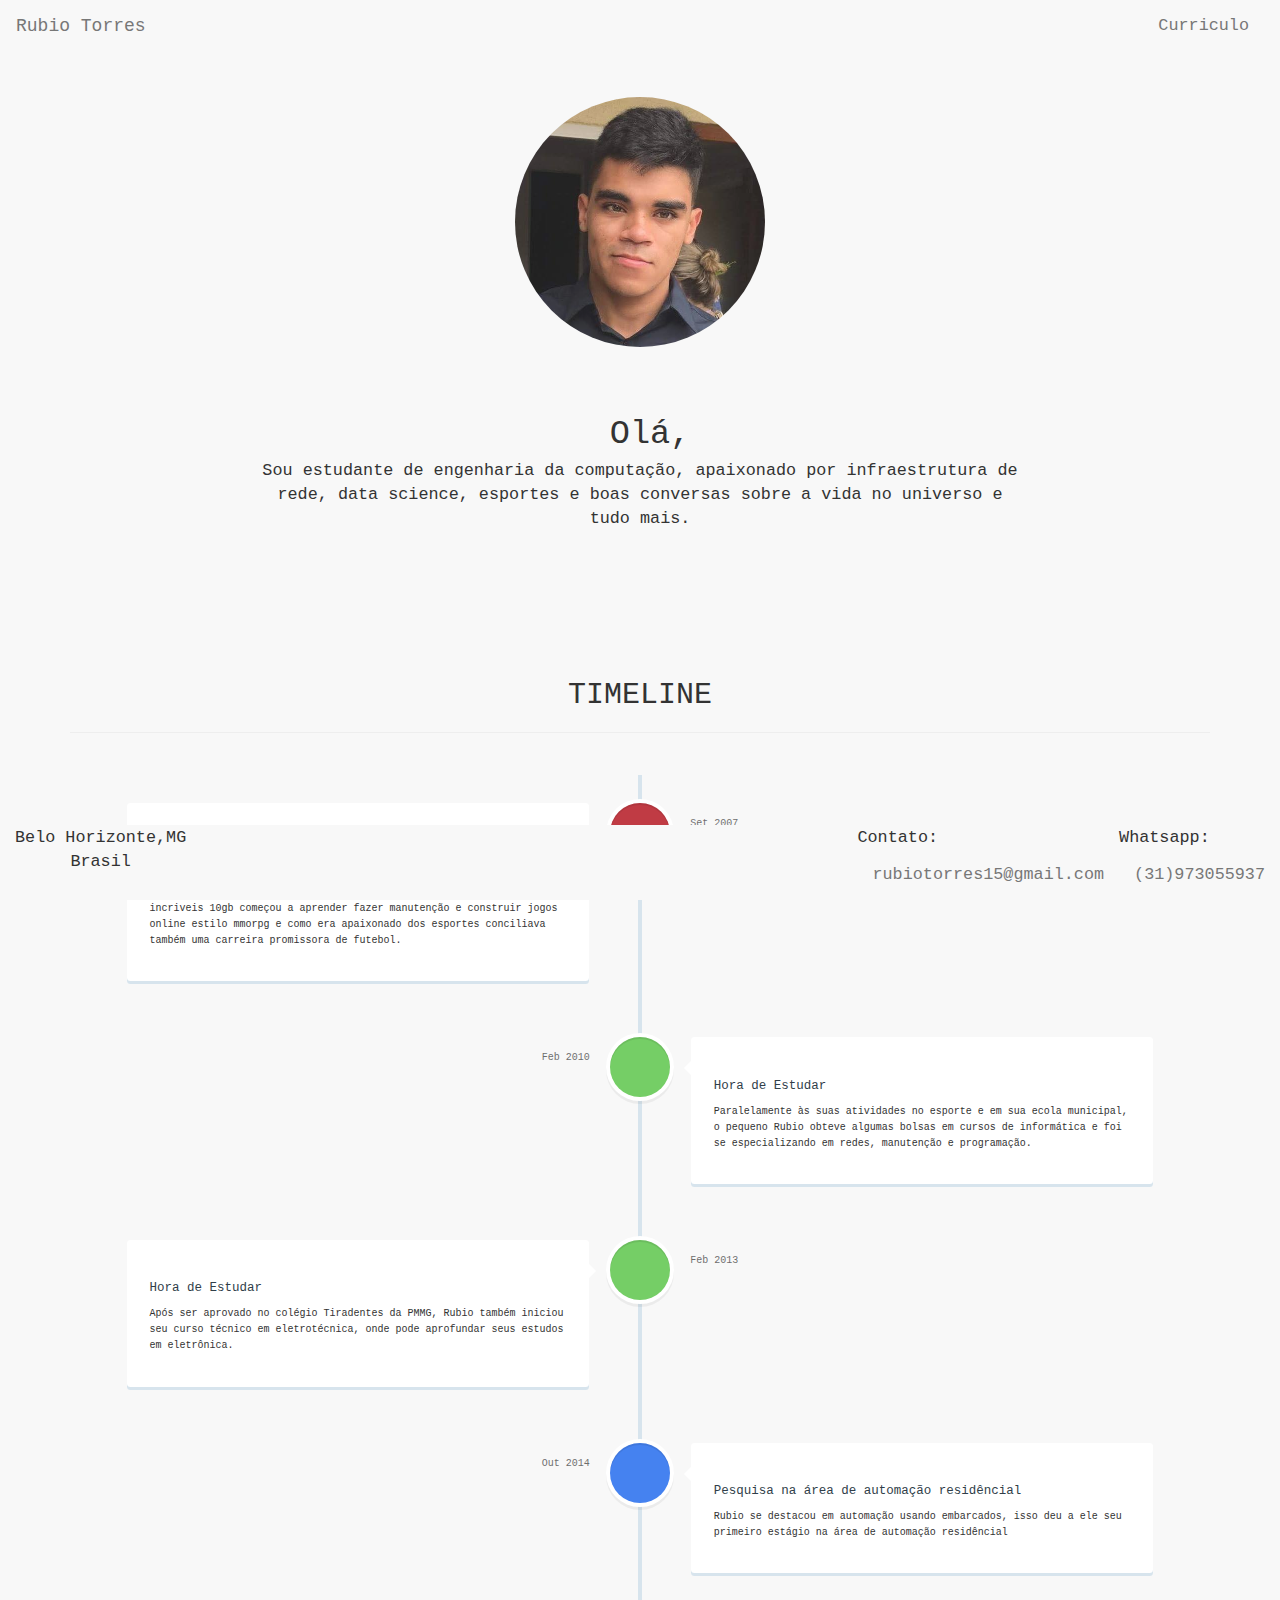
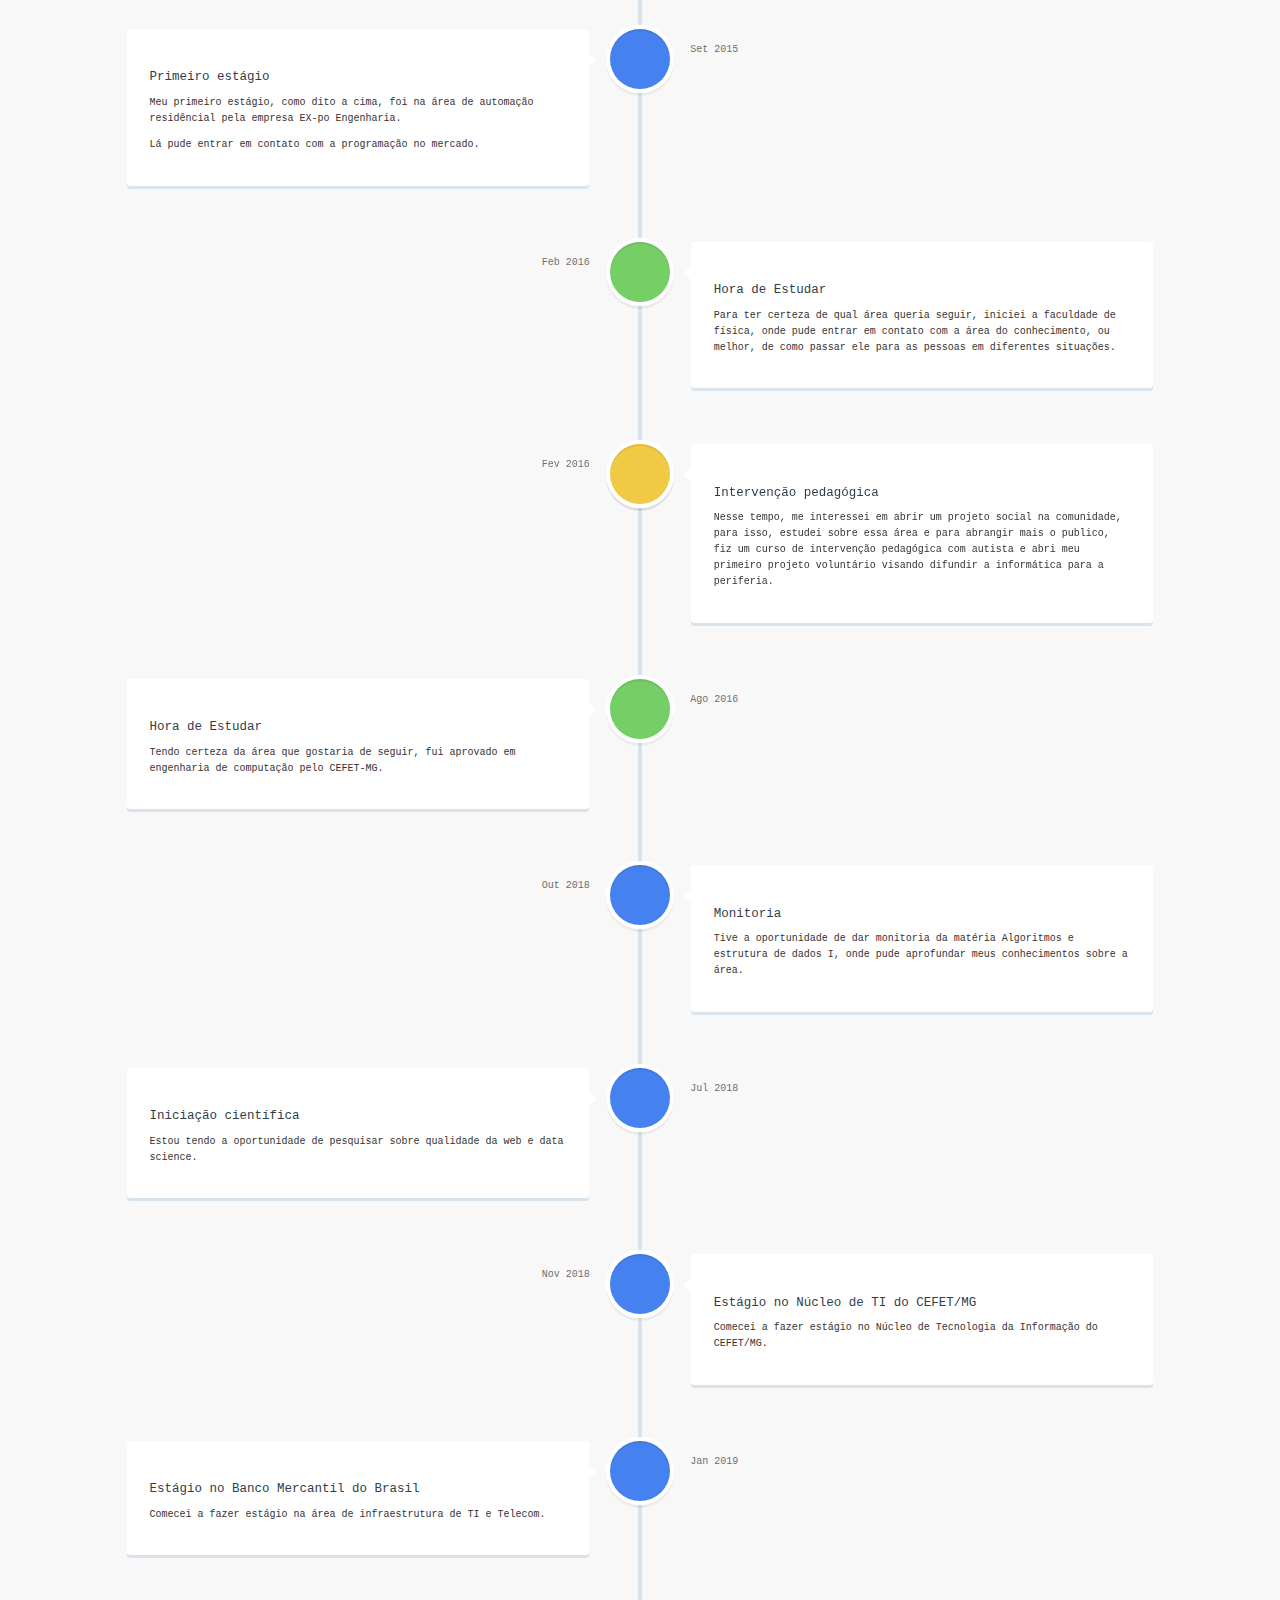
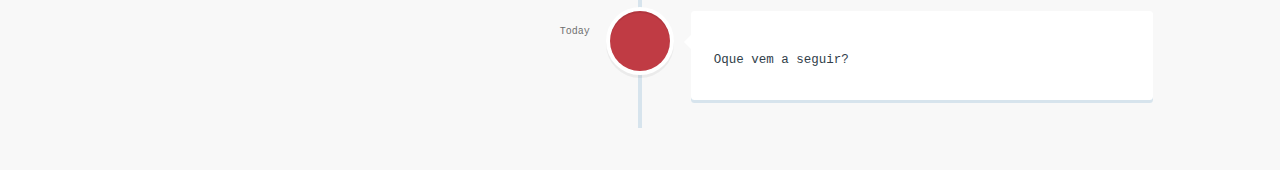
==== index.html @ 9dfd0a78 "initial commmit" ====
<!DOCTYPE html>
<html>
<head>
	<link rel="icon" href="./Images/favicon.png">
	<title>Rubio Torres | Portfolio</title>
	
	<meta name="viewport" content="width=device-width, initial-scale=1">
	<link href="https://fonts.googleapis.com/css?family=Inconsolata:400,700" rel="stylesheet">
	<link rel="stylesheet" href="https://maxcdn.bootstrapcdn.com/bootstrap/3.3.7/css/bootstrap.min.css">
	<link rel="stylesheet" href="https://use.fontawesome.com/releases/v5.0.13/css/all.css" integrity="sha384-DNOHZ68U8hZfKXOrtjWvjxusGo9WQnrNx2sqG0tfsghAvtVlRW3tvkXWZh58N9jp" crossorigin="anonymous">
	<link rel="stylesheet" href="https://cdnjs.cloudflare.com/ajax/libs/animate.css/3.5.2/animate.min.css">
	<link rel="stylesheet" type="text/css" href="./style.css">
</head>
<body>
	<header>
		<nav class="navbar navbar-default">
	  		<div class="container-fluid">
			    <div class="navbar-header">
			      <button type="button" class="navbar-toggle" data-toggle="collapse" data-target="#navigate">
			        <span class="icon-bar"></span>
			        <span class="icon-bar"></span>
			        <span class="icon-bar"></span> 
			      </button>
			      <a class="navbar-brand" href="#">Rubio Torres</a>
			    </div>
			    <div class="collapse navbar-collapse" id="navigate">
			        <ul class="nav navbar-nav navbar-right">
					    <li><a href="./resume.pdf" download>Curriculo</a></li>
			        </ul>
			    </div>
			</div>
		</nav>
	</header>

	<main>
		<div class="container-fluid"><img src="./Images/prof.jpg" class="img-reponsive img-circle profile" alt="rubio"></div>
		<div class="desc"><center style="font-size: 2em;color: #333;">&nbspOlá,</center><center>Sou estudante de engenharia da computação, apaixonado por infraestrutura de rede, data science, esportes e boas conversas sobre a vida no universo e tudo mais.</center></div>
		
	</main>
		<nav class="navbar navbar-default navbar-fixed-bottom">
			<div class="container-fluid">
				<div class="nav navbar-nav navbar-center">
					<li><a href="https://github.com/rubiotorres"><i class="fab fa-github"></i></a></li>
			    	<li><a href="https://www.linkedin.com/in/rubio-torres-castro-viana-75b9a267/"><i class="fab fa-linkedin"></i></a></li>
			    	<li><a href="https://www.facebook.com/rubio.torres.castro.viana"><i class="fab fa-facebook"></i></a></li>
			    	<li><a href="https://bitbucket.org/r_viana/"><i class="fab fa-bitbucket"></i></a></li>
					<li><a href="https://www.instagram.com/ru_torres/"><i class="fab fa-instagram"></i></a></li>

				</div>
				<div class="nav navbar-nav navbar-left">
						<center>Belo Horizonte,MG<br>Brasil</center>
				</div>
				<div class="nav navbar-nav navbar-right">
					<li>Contato:<a href="mailto:rubiotorres15@gmail.com"><i class="fas fa-envelope"></i>rubiotorres15@gmail.com</a></li>
					<li>Whatsapp:<a href="https://www.api.whatsapp.com/send?phone=5531973055937"><i class="fab fa-whatsapp-square"></i>(31)973055937</a></li>
				</div>
			</div>
		</nav>
	</footer>
	<section id="timeline" class="timeline">
			<div class="container">
				<h2 class="text-center text-uppercase text-secondary mb-0">Timeline</h2>
				<hr class="star-dark mb-5">
				<div id="cd-timeline" class="timeline cd-container">				
					<div class="cd-timeline-block">
					  <div class="cd-timeline-img cd-movie">
						  <i class="fas fa-fw  fa-gamepad"></i>
					  </div> <!-- cd-timeline-img -->
				
					  <div class="cd-timeline-content">
						<h2>Começa a partida</h2>
						<p>Nascido e criado em uma periferia de Belo Horizonte, o menino Rubio, aos 10 anos, ganhou seu primeiro computador(windows 95) e com seus incriveis 10gb começou a aprender fazer manutenção e construir jogos online estilo mmorpg e como era apaixonado dos esportes conciliava também uma carreira promissora de futebol.</p>
						<span class="cd-date" data-pt-br="Janeiro de 2017">Set 2007</span>
					  </div> <!-- cd-timeline-content -->
					</div> <!-- cd-timeline-block -->
					<div class="cd-timeline-block">
							<div class="cd-timeline-img cd-picture">
								<i class="fa fa-fw fa-book"></i>
							</div> <!-- cd-timeline-img -->
					  
					<div class="cd-timeline-content">
						<h2>Hora de Estudar</h2>
						<p>Paralelamente às suas atividades no esporte e em sua ecola municipal, o pequeno Rubio obteve algumas bolsas em cursos de informática e foi se especializando em redes, manutenção e programação.</p>
						<span class="cd-date" data-pt-br="Fevereiro de 2013">Feb 2010</span>
					</div> <!-- cd-timeline-content -->
					</div> <!-- cd-timeline-block -->
					<div class="cd-timeline-block">
						<div class="cd-timeline-img cd-picture">
							<i class="fa fa-fw fa-book"></i>
						</div> <!-- cd-timeline-img -->
						  
						<div class="cd-timeline-content">
							<h2>Hora de Estudar</h2>
							<p>Após ser aprovado no colégio Tiradentes  da PMMG, Rubio também iniciou seu curso técnico em eletrotécnica, onde pode aprofundar seus estudos em eletrônica.</p>
							<span class="cd-date" data-pt-br="Fevereiro de 2013">Feb 2013</span>
						</div> <!-- cd-timeline-content -->
						</div> <!-- cd-timeline-block -->
				

				<div class="cd-timeline-block">
					<div class="cd-timeline-img cd-blue">
						<i class="fa fa-fw fa-book"></i>
					</div> <!-- cd-timeline-img -->
				
					<div class="cd-timeline-content">
						<h2>Pesquisa na área de automação residêncial</h2>
						<p >Rubio se destacou em automação usando embarcados, isso deu a ele seu primeiro estágio na área de automação residêncial</p>
						<span class="cd-date" data-pt-br="Outubro de 2014">Out 2014</span>
					</div> <!-- cd-timeline-content -->
					</div> <!-- cd-timeline-block -->


					<div class="cd-timeline-block">
							<div class="cd-timeline-img cd-blue">
								<i class="fa fa-fw fa-briefcase"></i>
							</div> <!-- cd-timeline-img -->

					  <div class="cd-timeline-content">
						<h2>Primeiro estágio</h2>
						<p>Meu primeiro estágio, como dito a cima, foi na área de automação residêncial pela empresa EX-po Engenharia.</p>
						<p>Lá pude entrar em contato com a programação no mercado.</p>
						<span class="cd-date" data-pt-br="Jeneiro de 2015">Set 2015</span>
					  </div> <!-- cd-timeline-content -->
					</div> <!-- cd-timeline-block -->
				
					<div class="cd-timeline-block">
							<div class="cd-timeline-img cd-picture">
								<i class="fa fa-fw fa-book"></i>
							</div> <!-- cd-timeline-img -->
					  
					<div class="cd-timeline-content">
						<h2>Hora de Estudar</h2>
						<p>Para ter certeza de qual área queria seguir, iniciei a faculdade de física, onde pude entrar em contato com a área do conhecimento, ou melhor, de como passar ele para as pessoas em diferentes situações.</p>
						<span class="cd-date" data-pt-br="Fevereiro de 2013">Feb 2016</span>
					</div> <!-- cd-timeline-content -->
					</div> <!-- cd-timeline-block -->
					<div class="cd-timeline-block">
						<div class="cd-timeline-img cd-picture">
							<i class="fa fa-fw fa-book"></i>
						</div> <!-- cd-timeline-img -->

			<div class="cd-timeline-block">
					<div class="cd-timeline-img cd-location">
						<i class="fa fa-fw fa-trophy"></i>
					</div> <!-- cd-timeline-img -->
				
					<div class="cd-timeline-content">
						<h2>Intervenção pedagógica</h2>
						<p>Nesse tempo, me interessei em abrir um projeto social na comunidade, para isso, estudei sobre essa área e para abrangir mais o publico, fiz um curso de intervenção pedagógica com autista e abri meu primeiro projeto voluntário visando difundir a informática para a periferia.</p>
						<span class="cd-date" data-pt-br="Fevereiro de 2016">Fev 2016</span>
					</div> <!-- cd-timeline-content -->
					</div> <!-- cd-timeline-block -->





					<div class="cd-timeline-block">
					  <div class="cd-timeline-img cd-picture">
						  <i class="fa fa-fw fa-book"></i>
					  </div> <!-- cd-timeline-img -->
				
					  <div class="cd-timeline-content">
						<h2>Hora de Estudar</h2>
						<p> Tendo certeza da área que gostaria de seguir, fui aprovado em engenharia de computação pelo CEFET-MG.</p>
						<span class="cd-date" data-pt-br="Agosto de 2016">Ago 2016</span>
					  </div> <!-- cd-timeline-content -->
					</div> <!-- cd-timeline-block -->
					<div class="cd-timeline-block">
							<div class="cd-timeline-img cd-blue">
								<i class="fa fa-fw fa-book"></i>
							</div> <!-- cd-timeline-img -->
				
					<div class="cd-timeline-content">
						<h2>Monitoria</h2>
						<p >Tive a oportunidade de dar monitoria da matéria Algoritmos e estrutura de dados I, onde pude aprofundar meus conhecimentos sobre a área.</p>
						<span class="cd-date" data-pt-br="Fev de 2018">Out 2018</span>
					</div> <!-- cd-timeline-content -->
					</div> <!-- cd-timeline-block -->
					<div class="cd-timeline-block">
							<div class="cd-timeline-img cd-blue">
								<i class="fa fa-fw fa-book"></i>
							</div> <!-- cd-timeline-img -->
				
					<div class="cd-timeline-content">
						<h2>Iniciação científica</h2>
						<p >Estou tendo a oportunidade de pesquisar sobre qualidade da web e data science.</p>
						<span class="cd-date" data-pt-br="Julho de 2018">Jul 2018</span>
					</div> <!-- cd-timeline-content -->
					</div> <!-- cd-timeline-block -->

					<div class="cd-timeline-block">
							<div class="cd-timeline-img cd-blue">
								<i class="fa fa-fw fa-briefcase"></i>
							</div> <!-- cd-timeline-img -->
		  
						  <div class="cd-timeline-content">
							<h2>Estágio no Núcleo de TI do CEFET/MG</h2>
							<p>Comecei a fazer estágio no Núcleo de Tecnologia da Informação do CEFET/MG.</p>
							<span class="cd-date" data-pt-br="Novembro de 2018">Nov 2018</span>
						  </div> <!-- cd-timeline-content -->
						</div> <!-- cd-timeline-block -->
						
						<div class="cd-timeline-block">
							<div class="cd-timeline-img cd-blue">
								<i class="fa fa-fw fa-briefcase"></i>
							</div> <!-- cd-timeline-img -->
		  
						  <div class="cd-timeline-content">
							<h2>Estágio no Banco Mercantil do Brasil</h2>
							<p>Comecei a fazer estágio na área de infraestrutura de TI e Telecom.</p>
							<span class="cd-date" data-pt-br="Novembro de 2018">Jan 2019</span>
						  </div> <!-- cd-timeline-content -->
						</div> <!-- cd-timeline-block -->




					<div class="cd-timeline-block">
					  <div class="cd-timeline-img cd-movie">
						<i class="fa fa-fw fa-home"></i>
					  </div> <!-- cd-timeline-img -->
				
					  <div class="cd-timeline-content">
						<h2>Oque vem a seguir?</h2>
						<span class="cd-date" data-pt-br="Hoje">Today</span>
					  </div> <!-- cd-timeline-content -->
					</div> <!-- cd-timeline-block -->
				  </div> <!-- cd-timeline -->
			</div>
	
	<!-- jQuery library -->
	<script src="https://ajax.googleapis.com/ajax/libs/jquery/3.3.1/jquery.min.js"></script>

	<!-- Latest compiled JavaScript -->
	<script src="https://maxcdn.bootstrapcdn.com/bootstrap/3.3.7/js/bootstrap.min.js"></script>
</body>
</html>
---- style.css ----
/* -------------------------------- 
Modules - reusable parts of our design
-------------------------------- */
.timeline {
  padding-bottom: 0rem;
}

.cd-container {
  /* this class is used to give a max-width to the element it is applied to, and center it horizontally when it reaches that max-width */
  width: 90%;
  max-width: 1170px;
  margin: 0 auto;
}

.cd-container::after {
  /* clearfix */
  content: '';
  display: table;
  clear: both;
}

#cd-timeline {
  position: relative;
  padding: 2em 0;
  margin-top: 2em;
  margin-bottom: 2em;
}

#cd-timeline::before {
  /* this is the vertical line */
  content: '';
  position: absolute;
  top: 0;
  left: 18px;
  height: 100%;
  width: 4px;
  background: #d7e4ed;
}

@media only screen and (min-width: 1170px) {
  #cd-timeline {
    margin-top: 3em;
    margin-bottom: 3em;
  }
  #cd-timeline::before {
    left: 50%;
    margin-left: -2px;
  }
}

.cd-timeline-block {
  position: relative;
  margin: 2em 0;
}

.cd-timeline-block:after {
  content: "";
  display: table;
  clear: both;
}

.cd-timeline-block:first-child {
  margin-top: 0;
}

.cd-timeline-block:last-child {
  margin-bottom: 0;
}

@media only screen and (min-width: 1170px) {
  .cd-timeline-block {
    margin: 4em 0;
  }
  .cd-timeline-block:first-child {
    margin-top: 0;
  }
  .cd-timeline-block:last-child {
    margin-bottom: 0;
  }
}

.cd-timeline-img {
  position: absolute;
  top: 0;
  left: 0;
  width: 40px;
  height: 40px;
  border-radius: 50%;
  box-shadow: 0 0 0 4px white, inset 0 2px 0 rgba(0, 0, 0, 0.08), 0 3px 0 4px rgba(0, 0, 0, 0.05);
}

.cd-timeline-img img, .cd-timeline-img i {
  text-align: center;
  display: block;
  width: 24px;
  height: 24px;
  font-size: 24px;
  color: white;
  position: relative;
  left: 50%;
  top: 50%;
  margin-left: -12px;
  margin-top: -12px;
}

.cd-timeline-img.cd-picture {
  background: #75ce66;
}

.cd-timeline-img.cd-movie {
  background: #c03b44;
}

.cd-timeline-img.cd-location {
  background: #f0ca45;
}

.cd-timeline-img.cd-blue {
  background: #4582f0;
}

.pointer {
  cursor: pointer;
}

@media only screen and (min-width: 1170px) {
  .cd-timeline-img {
    width: 60px;
    height: 60px;
    left: 50%;
    margin-left: -30px;
    /* Force Hardware Acceleration in WebKit */
    -webkit-transform: translateZ(0);
    -webkit-backface-visibility: hidden;
  }
  .cssanimations .cd-timeline-img.is-hidden {
    visibility: hidden;
  }
  .cssanimations .cd-timeline-img.bounce-in {
    visibility: visible;
    -webkit-animation: cd-bounce-1 0.6s;
    -moz-animation: cd-bounce-1 0.6s;
    animation: cd-bounce-1 0.6s;
  }
}

@-webkit-keyframes cd-bounce-1 {
  0% {
    opacity: 0;
    -webkit-transform: scale(0.5);
  }
  60% {
    opacity: 1;
    -webkit-transform: scale(1.2);
  }
  100% {
    -webkit-transform: scale(1);
  }
}

@-moz-keyframes cd-bounce-1 {
  0% {
    opacity: 0;
    -moz-transform: scale(0.5);
  }
  60% {
    opacity: 1;
    -moz-transform: scale(1.2);
  }
  100% {
    -moz-transform: scale(1);
  }
}

@keyframes cd-bounce-1 {
  0% {
    opacity: 0;
    -webkit-transform: scale(0.5);
    -moz-transform: scale(0.5);
    -ms-transform: scale(0.5);
    -o-transform: scale(0.5);
    transform: scale(0.5);
  }
  60% {
    opacity: 1;
    -webkit-transform: scale(1.2);
    -moz-transform: scale(1.2);
    -ms-transform: scale(1.2);
    -o-transform: scale(1.2);
    transform: scale(1.2);
  }
  100% {
    -webkit-transform: scale(1);
    -moz-transform: scale(1);
    -ms-transform: scale(1);
    -o-transform: scale(1);
    transform: scale(1);
  }
}

.cd-timeline-content {
  position: relative;
  margin-left: 60px;
  background: white;
  border-radius: 0.25em;
  padding: 1em;
  box-shadow: 0 3px 0 #d7e4ed;
}

.cd-timeline-content:after {
  content: "";
  display: table;
  clear: both;
}

.cd-timeline-content h2 {
  color: #303e49;
}

.cd-timeline-content p, .cd-timeline-content .cd-read-more, .cd-timeline-content .cd-date {
  font-size: 13px;
  font-size: 0.8125rem;
}

.cd-timeline-content .cd-read-more, .cd-timeline-content .cd-date {
  display: inline-block;
}

.cd-timeline-content p {
  margin: 1em 0;
  line-height: 1.6;
}

.cd-timeline-content .cd-read-more {
  float: right;
  padding: .8em 1em;
  background: #acb7c0;
  color: white;
  border-radius: 0.25em;
}

.no-touch .cd-timeline-content .cd-read-more:hover {
  background-color: #bac4cb;
}

.cd-timeline-content .cd-date {
  float: left;
  padding: .8em 0;
  opacity: .7;
}

.cd-timeline-content::before {
  content: '';
  position: absolute;
  top: 16px;
  right: 100%;
  height: 0;
  width: 0;
  border: 7px solid transparent;
  border-right: 7px solid white;
}

.cd-timeline-content h2 {
  font-size: 20px;
  font-size: 1.4rem;
}

@media only screen and (min-width: 768px) {
  .cd-timeline-content h2 {
    font-size: 20px;
    font-size: 1.25rem;
  }
  .cd-timeline-content p {
    font-size: 16px;
    font-size: 1rem;
  }
  .cd-timeline-content .cd-read-more, .cd-timeline-content .cd-date {
    font-size: 14px;
    font-size: 0.875rem;
  }
}

@media only screen and (min-width: 1170px) {
  .cd-timeline-content {
    margin-left: 0;
    padding: 1.6em;
    width: 45%;
  }
  .cd-timeline-content::before {
    top: 24px;
    left: 100%;
    border-color: transparent;
    border-left-color: white;
  }
  .cd-timeline-content .cd-read-more {
    float: left;
  }
  .cd-timeline-content .cd-date {
    position: absolute;
    width: 100%;
    left: 122%;
    top: 6px;
    font-size: 16px;
    font-size: 1rem;
  }
  .cd-timeline-block:nth-child(even) .cd-timeline-content {
    float: right;
  }
  .cd-timeline-block:nth-child(even) .cd-timeline-content::before {
    top: 24px;
    left: auto;
    right: 100%;
    border-color: transparent;
    border-right-color: white;
  }
  .cd-timeline-block:nth-child(even) .cd-timeline-content .cd-read-more {
    float: right;
  }
  .cd-timeline-block:nth-child(even) .cd-timeline-content .cd-date {
    left: auto;
    right: 122%;
    text-align: right;
  }
  .cssanimations .cd-timeline-content.is-hidden {
    visibility: hidden;
  }
  .cssanimations .cd-timeline-content.bounce-in {
    visibility: visible;
    -webkit-animation: cd-bounce-2 0.6s;
    -moz-animation: cd-bounce-2 0.6s;
    animation: cd-bounce-2 0.6s;
  }
}

@media only screen and (min-width: 1170px) {
  /* inverse bounce effect on even content blocks */
  .cssanimations .cd-timeline-block:nth-child(even) .cd-timeline-content.bounce-in {
    -webkit-animation: cd-bounce-2-inverse 0.6s;
    -moz-animation: cd-bounce-2-inverse 0.6s;
    animation: cd-bounce-2-inverse 0.6s;
  }
}

@-webkit-keyframes cd-bounce-2 {
  0% {
    opacity: 0;
    -webkit-transform: translateX(-100px);
  }
  60% {
    opacity: 1;
    -webkit-transform: translateX(20px);
  }
  100% {
    -webkit-transform: translateX(0);
  }
}

@-moz-keyframes cd-bounce-2 {
  0% {
    opacity: 0;
    -moz-transform: translateX(-100px);
  }
  60% {
    opacity: 1;
    -moz-transform: translateX(20px);
  }
  100% {
    -moz-transform: translateX(0);
  }
}

@keyframes cd-bounce-2 {
  0% {
    opacity: 0;
    -webkit-transform: translateX(-100px);
    -moz-transform: translateX(-100px);
    -ms-transform: translateX(-100px);
    -o-transform: translateX(-100px);
    transform: translateX(-100px);
  }
  60% {
    opacity: 1;
    -webkit-transform: translateX(20px);
    -moz-transform: translateX(20px);
    -ms-transform: translateX(20px);
    -o-transform: translateX(20px);
    transform: translateX(20px);
  }
  100% {
    -webkit-transform: translateX(0);
    -moz-transform: translateX(0);
    -ms-transform: translateX(0);
    -o-transform: translateX(0);
    transform: translateX(0);
  }
}

@-webkit-keyframes cd-bounce-2-inverse {
  0% {
    opacity: 0;
    -webkit-transform: translateX(100px);
  }
  60% {
    opacity: 1;
    -webkit-transform: translateX(-20px);
  }
  100% {
    -webkit-transform: translateX(0);
  }
}

@-moz-keyframes cd-bounce-2-inverse {
  0% {
    opacity: 0;
    -moz-transform: translateX(100px);
  }
  60% {
    opacity: 1;
    -moz-transform: translateX(-20px);
  }
  100% {
    -moz-transform: translateX(0);
  }
}

@keyframes cd-bounce-2-inverse {
  0% {
    opacity: 0;
    -webkit-transform: translateX(100px);
    -moz-transform: translateX(100px);
    -ms-transform: translateX(100px);
    -o-transform: translateX(100px);
    transform: translateX(100px);
  }
  60% {
    opacity: 1;
    -webkit-transform: translateX(-20px);
    -moz-transform: translateX(-20px);
    -ms-transform: translateX(-20px);
    -o-transform: translateX(-20px);
    transform: translateX(-20px);
  }
  100% {
    -webkit-transform: translateX(0);
    -moz-transform: translateX(0);
    -ms-transform: translateX(0);
    -o-transform: translateX(0);
    transform: translateX(0);
  }
}

#about .row {
  padding: 2em;
}

#about p {
  line-height: 200%;
}

.skills {
  width: 100%;
}

.skills .intro {
  margin-bottom: 30px;
}

.skills .skillset .item {
  margin-bottom: 30px;
}

.skills .skillset .level-title {
  font-size: 16px;
  position: relative;
  margin-top: 0;
  margin-bottom: 10;
}

.skills .skillset .level-title .level-label {
  color: #ccd1d6;
  font-size: 14px;
  font-weight: 400;
  font-family: "Lato", arial, sans-serif;
  position: absolute;
  right: 0;
  top: 0;
}

.skills .skillset .level-bar {
  height: 15px;
  background: #e8e8e8;
}

.skills .skillset .level-bar-inner {
  height: 15px;
  background: #66cb8c;
}

.portfolio {
  margin-bottom: -15px;
}

.portfolio .portfolio-item {
  position: relative;
  display: block;
  max-width: 25rem;
  margin-bottom: 15px;
  height: 90%;
}

.portfolio .portfolio-item .portfolio-item-caption {
  -webkit-transition: all ease 0.5s;
  -moz-transition: all ease 0.5s;
  transition: all ease 0.5s;
  opacity: 0;
  background-color: rgba(23, 162, 184, 0.9);
}

.portfolio .portfolio-item .portfolio-item-caption:hover {
  opacity: 1;
}

.portfolio .portfolio-item .portfolio-item-caption .portfolio-item-caption-content {
  font-size: 1.5rem;
}

@media (min-width: 576px) {
  .portfolio {
    margin-bottom: -30px;
  }
  .portfolio .portfolio-item {
    margin-bottom: 30px;
  }
}

.portfolio-modal .portfolio-modal-dialog {
  padding: 3rem 1rem;
  min-height: calc(100vh - 2rem);
  margin: 1rem calc(1rem - 8px);
  position: relative;
  z-index: 2;
  -moz-box-shadow: 0 0 3rem 1rem rgba(0, 0, 0, 0.5);
  -webkit-box-shadow: 0 0 3rem 1rem rgba(0, 0, 0, 0.5);
  box-shadow: 0 0 3rem 1rem rgba(0, 0, 0, 0.5);
}

.portfolio-modal .portfolio-modal-dialog .close-button {
  position: absolute;
  top: 2rem;
  right: 2rem;
}

.portfolio-modal .portfolio-modal-dialog .close-button i {
  line-height: 38px;
}

.portfolio-modal .portfolio-modal-dialog h2 {
  font-size: 2rem;
}

@media (min-width: 768px) {
  .portfolio-modal .portfolio-modal-dialog {
    min-height: 100vh;
    padding: 5rem;
    margin: 3rem calc(3rem - 8px);
  }
  .portfolio-modal .portfolio-modal-dialog h2 {
    font-size: 3rem;
  }
}

.floating-label-form-group {
  position: relative;
  border-bottom: 1px solid #e9ecef;
}

.floating-label-form-group input,
.floating-label-form-group textarea {
  font-size: 1.5em;
  position: relative;
  z-index: 1;
  padding-right: 0;
  padding-left: 0;
  resize: none;
  border: none;
  border-radius: 0;
  background: none;
  box-shadow: none !important;
}

.floating-label-form-group label {
  font-size: 0.85em;
  line-height: 1.764705882em;
  position: relative;
  z-index: 0;
  top: 2em;
  display: block;
  margin: 0;
  -webkit-transition: top 0.3s ease, opacity 0.3s ease;
  -moz-transition: top 0.3s ease, opacity 0.3s ease;
  -ms-transition: top 0.3s ease, opacity 0.3s ease;
  transition: top 0.3s ease, opacity 0.3s ease;
  vertical-align: middle;
  vertical-align: baseline;
  opacity: 0;
}

.floating-label-form-group:not(:first-child) {
  padding-left: 14px;
  border-left: 1px solid #e9ecef;
}

.floating-label-form-group-with-value label {
  top: 0;
  opacity: 1;
}

.floating-label-form-group-with-focus label {
  color: #17a2b8;
}

form .row:first-child .floating-label-form-group {
  border-top: 1px solid #e9ecef;
}

  
  /* Media queries - Responsive timeline on screens less than 600px wide */
  @media screen and (max-width: 600px) {
  /* Place the timelime to the left */
	.timeline::after {
	  left: 31px;
	}
  
  /* Full-width containers */
	.container {
	  width: 100%;
	  padding-left: 70px;
	  padding-right: 25px;
	}
  
  /* Make sure that all arrows are pointing leftwards */
	.container::before {
	  left: 60px;
	  border: medium solid white;
	  border-width: 10px 10px 10px 0;
	  border-color: transparent white transparent transparent;
	}
  
  /* Make sure all circles are at the same spot */
	.left::after, .right::after {
	  left: 15px;
	}
  
  /* Make all right containers behave like the left ones */
	.right {
	  left: 0%;
	}
  }
body{
	background-color: #f8f8f8;
	font-family: 'Courier New', monospace;/*'Inconsolata', monospace;*//
	font-size: larger;
}

.navbar-default {
    background-color: #f8f8f8;
    border-color: #f8f8f8;
    font-size: larger;
}

.navbar-nav.navbar-center {
    position: absolute;
    left: 50%;
    transform: translatex(-50%);
}


.profile{
	max-height: 250px;
	max-width: 250px;
	margin-top: 2%;
	position: relative;
    left: 50%;
    transform: translatex(-50%);
    opacity: 0.9;
}
.desc{
	margin-top: -5%; 
	margin-left: 10%;
	margin-right: 10%;
	padding: 10%;
	font-size: larger;
}
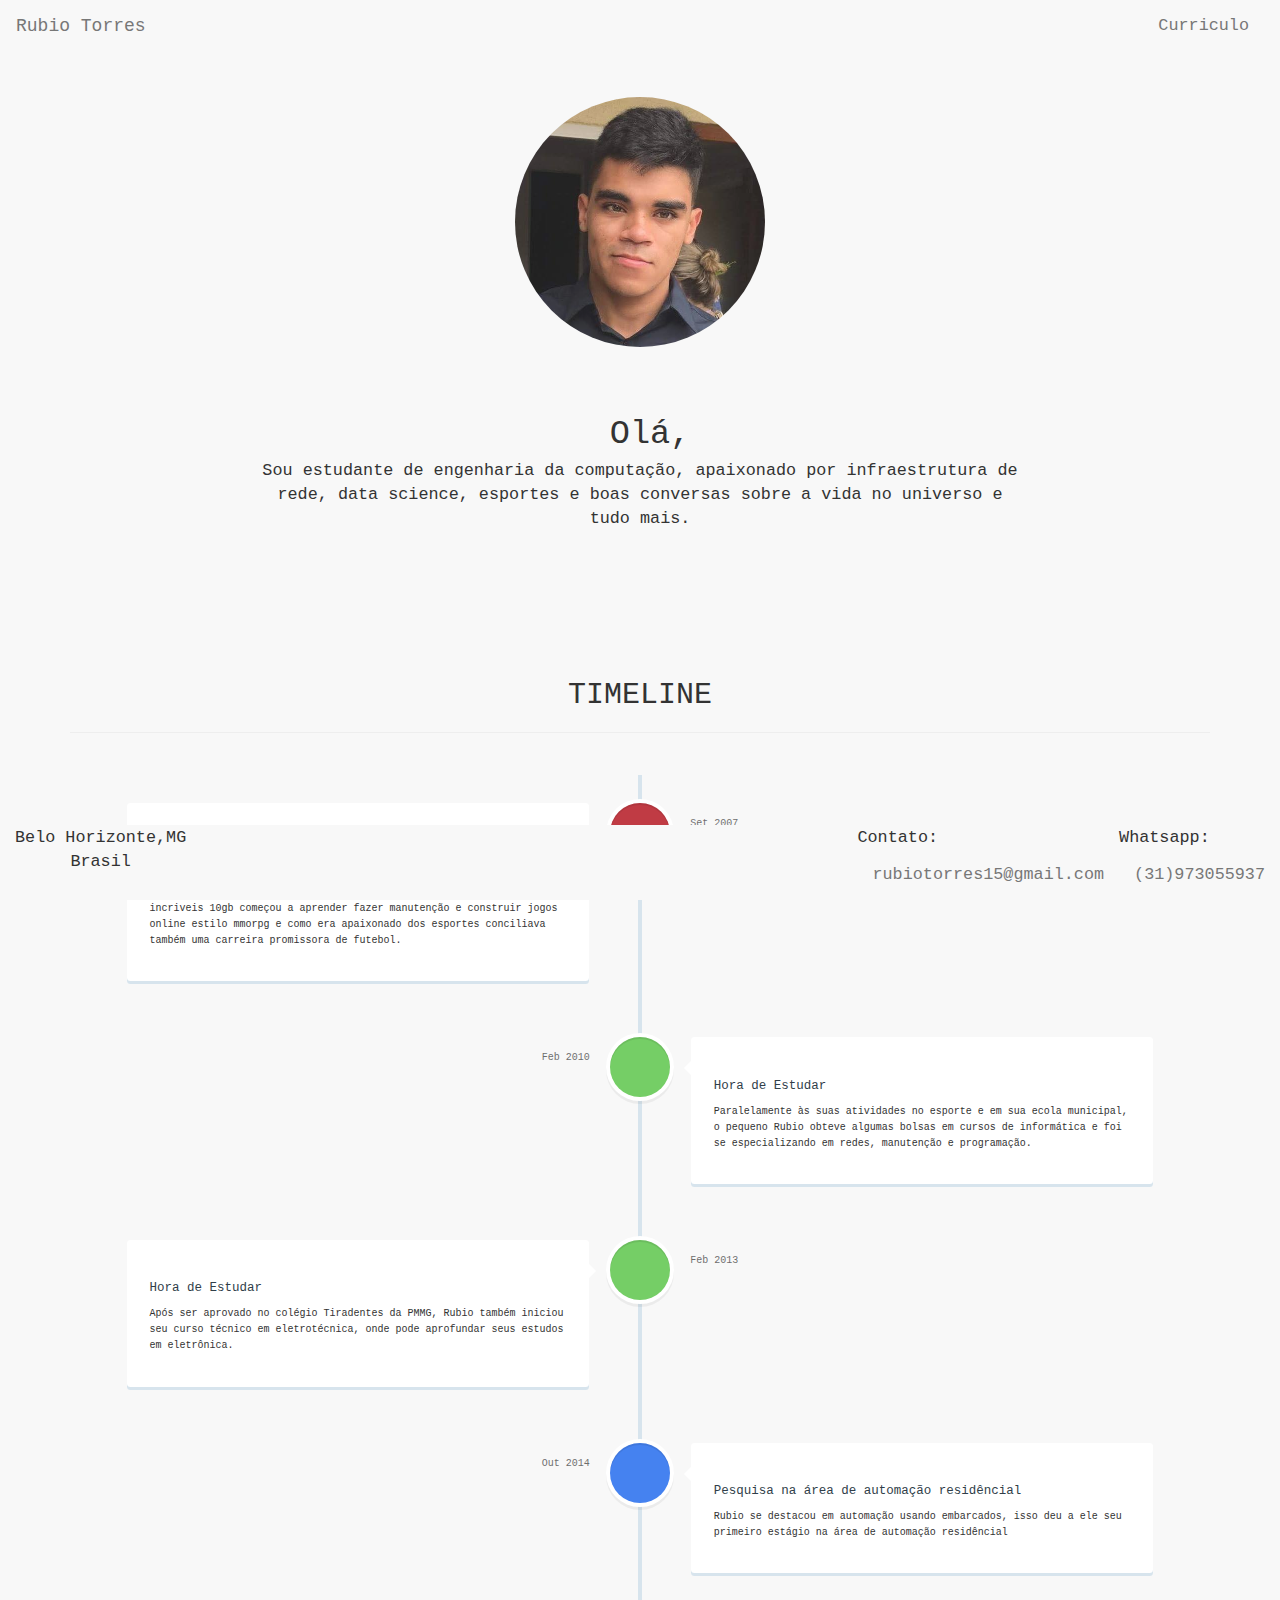
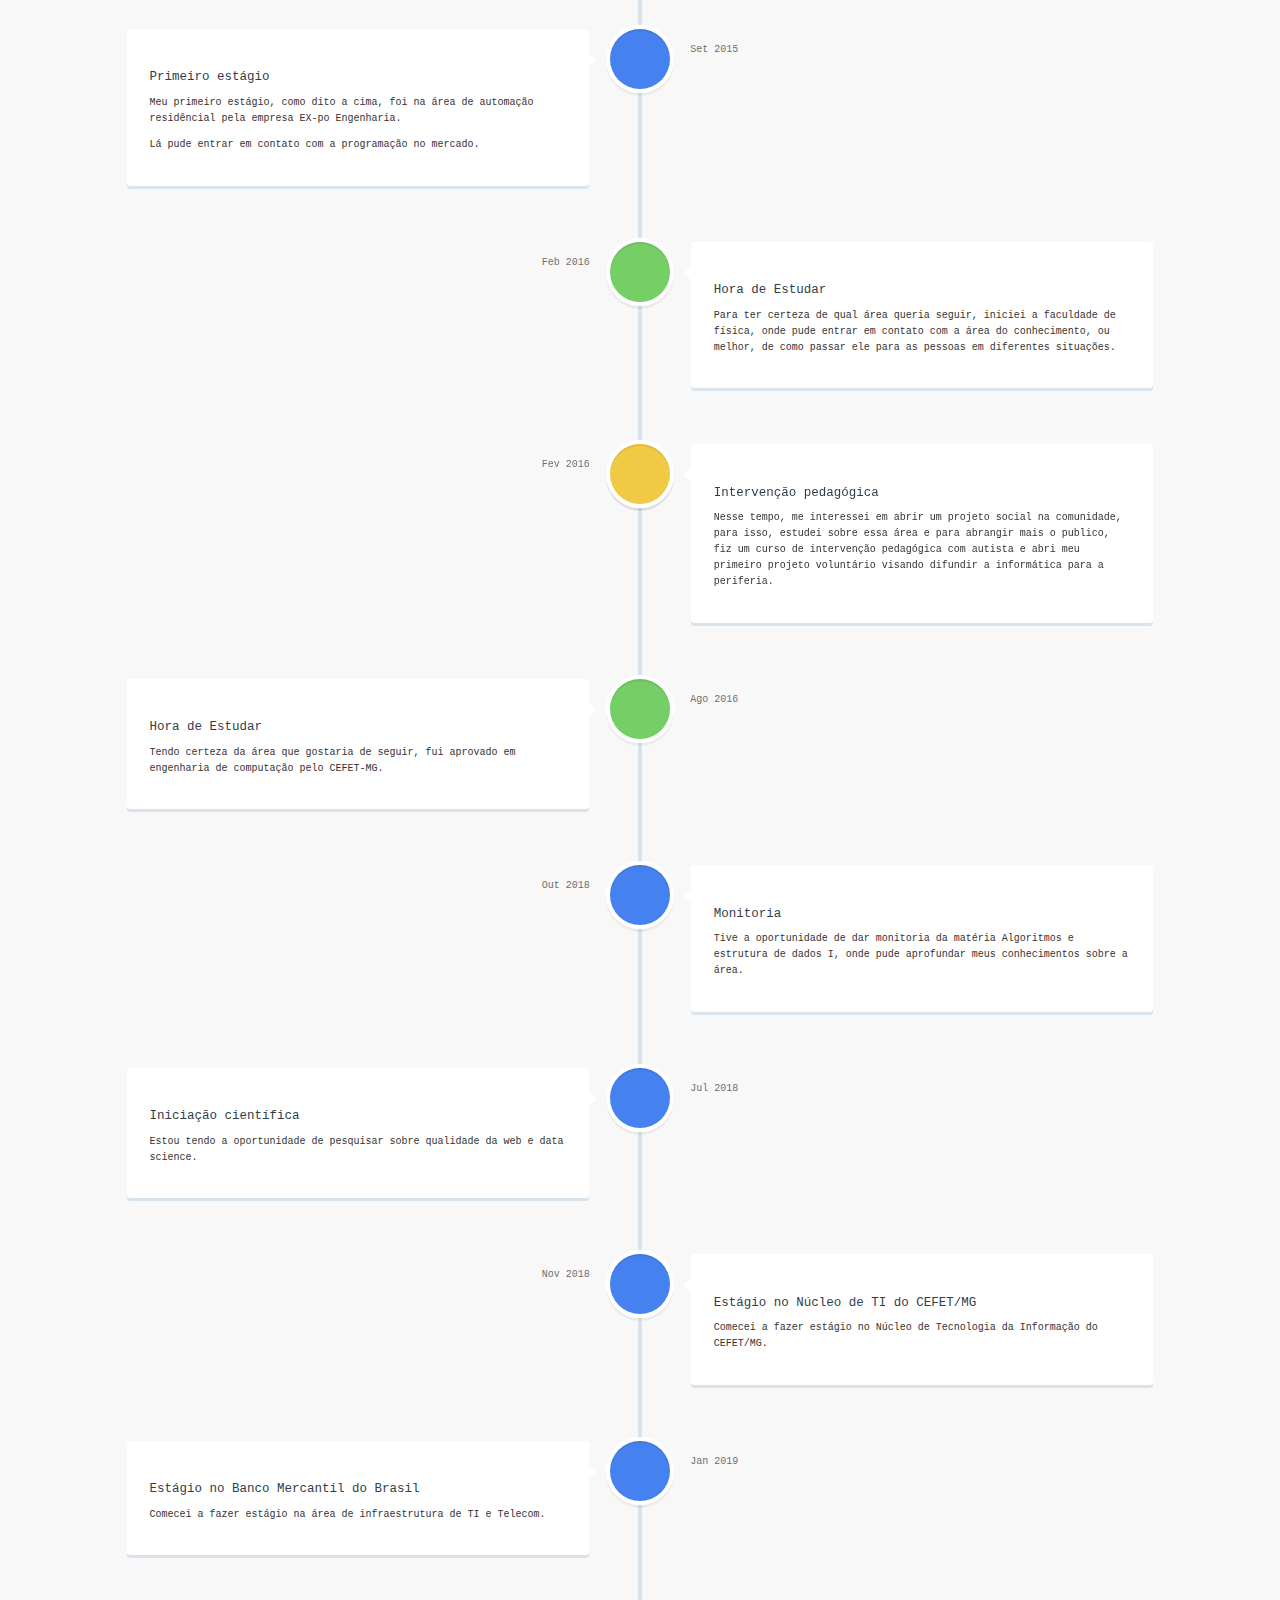
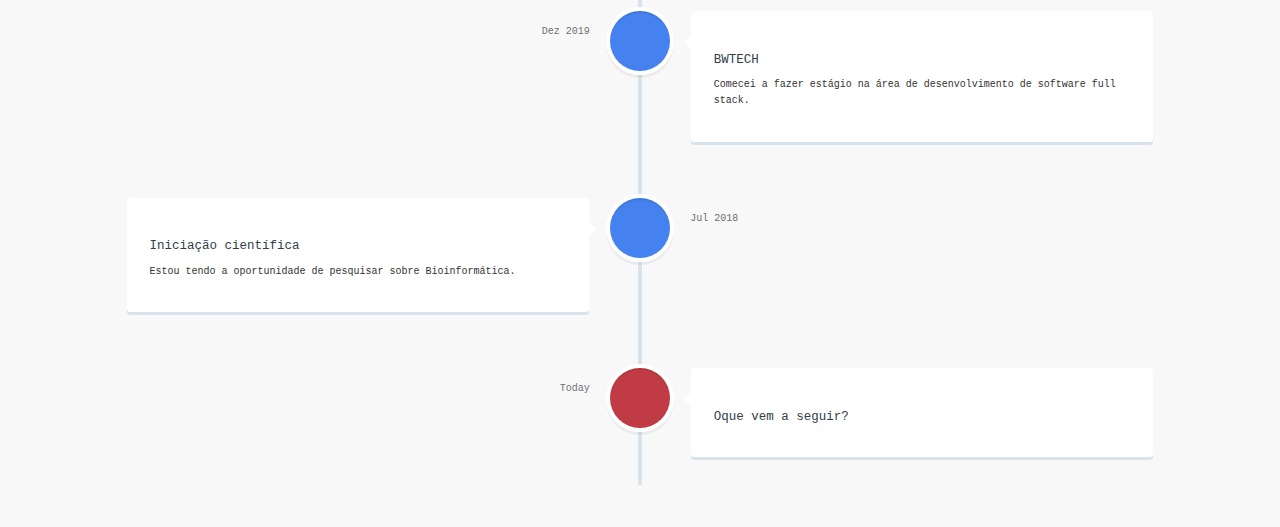
==== commit eda5388c: "Adicionado experiência" ====
--- a/index.html
+++ b/index.html
@@ -209,13 +209,32 @@
 						  <div class="cd-timeline-content">
 							<h2>Estágio no Banco Mercantil do Brasil</h2>
 							<p>Comecei a fazer estágio na área de infraestrutura de TI e Telecom.</p>
-							<span class="cd-date" data-pt-br="Novembro de 2018">Jan 2019</span>
+							<span class="cd-date" data-pt-br="Janeiro de 2019">Jan 2019</span>
 						  </div> <!-- cd-timeline-content -->
 						</div> <!-- cd-timeline-block -->
-
-
-
-
+						<div class="cd-timeline-block">
+							<div class="cd-timeline-img cd-blue">
+								<i class="fa fa-fw fa-briefcase"></i>
+							</div> <!-- cd-timeline-img -->
+						<div class="cd-timeline-content">
+							<h2>BWTECH</h2>
+							<p>Comecei a fazer estágio na área de desenvolvimento de software full stack.</p>
+							<span class="cd-date" data-pt-br="Dezembro de 2019">Dez 2019</span>
+						  </div> <!-- cd-timeline-content -->
+						</div> <!-- cd-timeline-block -->
+
+
+						<div class="cd-timeline-block">
+							<div class="cd-timeline-img cd-blue">
+								<i class="fa fa-fw fa-book"></i>
+							</div> <!-- cd-timeline-img -->
+				
+					<div class="cd-timeline-content">
+						<h2>Iniciação científica</h2>
+						<p >Estou tendo a oportunidade de pesquisar sobre Bioinformática.</p>
+						<span class="cd-date" data-pt-br="Julho de 2018">Jul 2018</span>
+					</div> <!-- cd-timeline-content -->
+					</div> <!-- cd-timeline-block -->
 					<div class="cd-timeline-block">
 					  <div class="cd-timeline-img cd-movie">
 						<i class="fa fa-fw fa-home"></i>
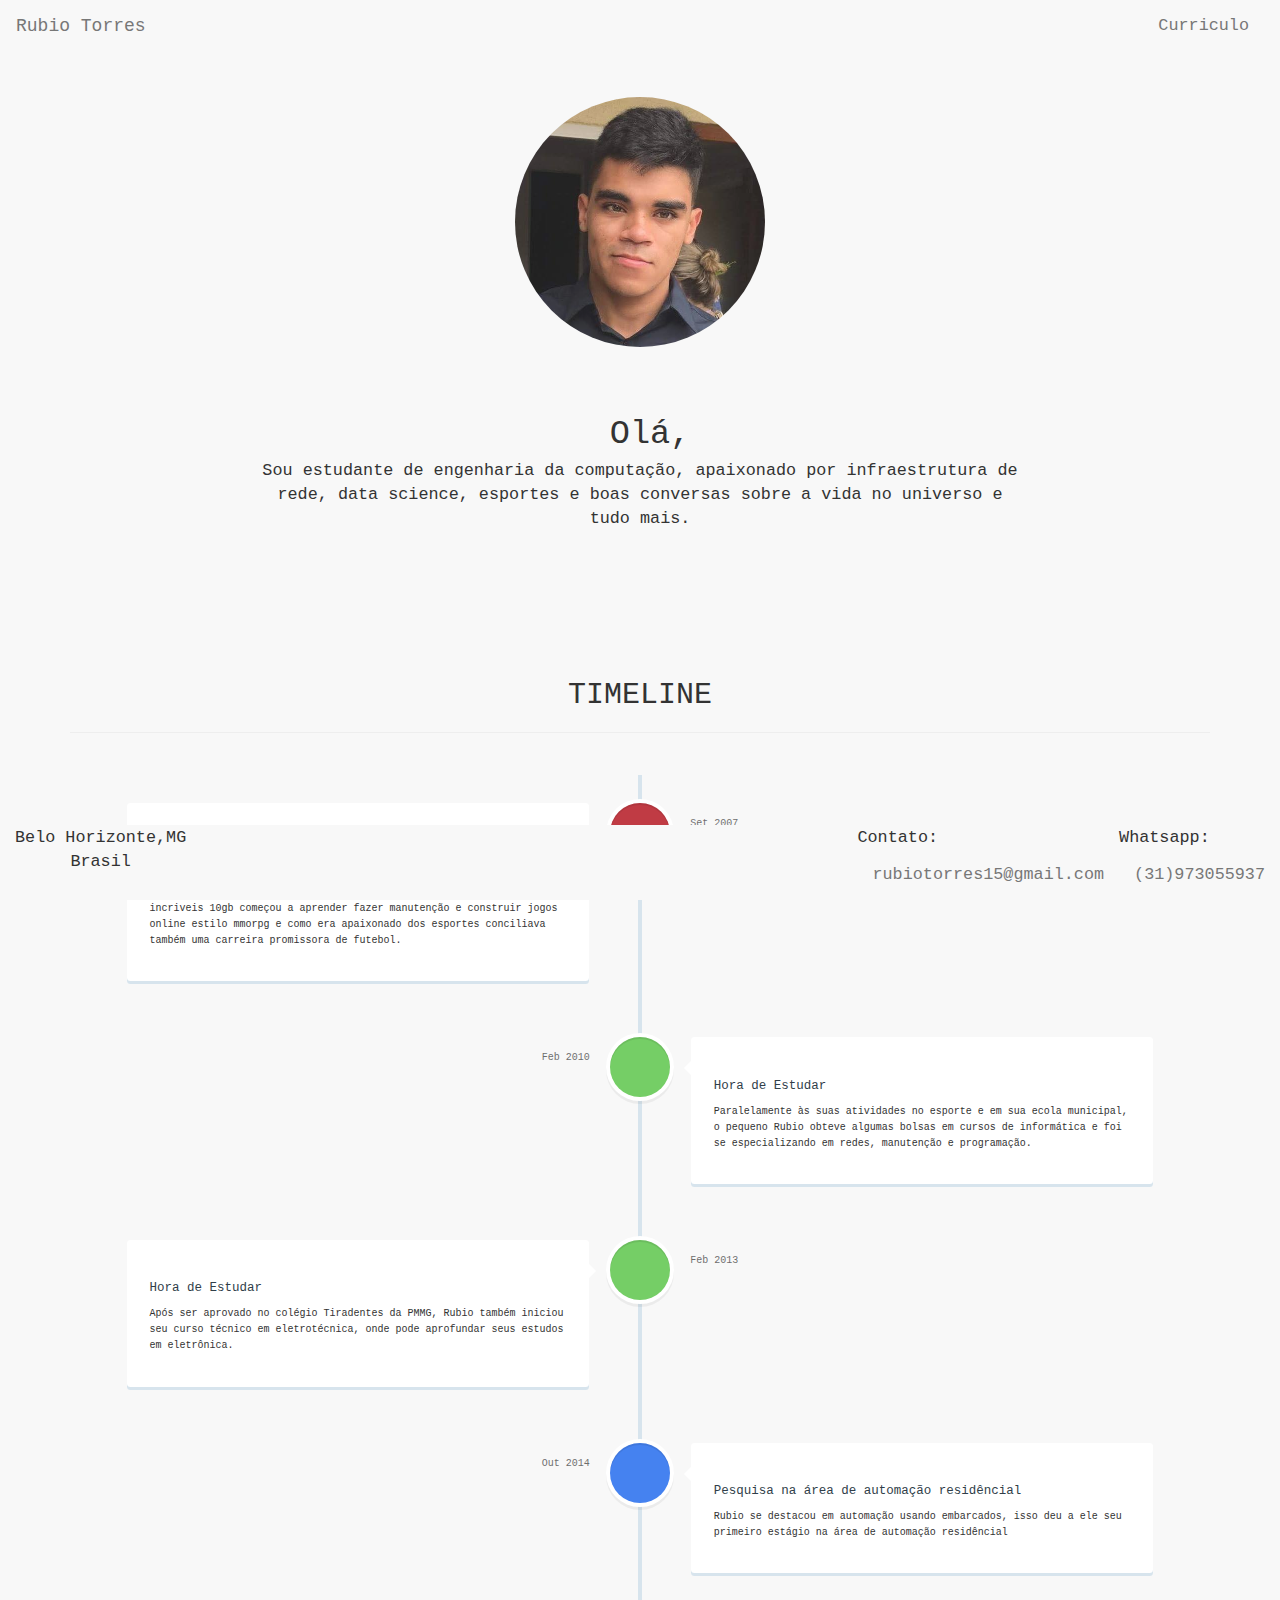
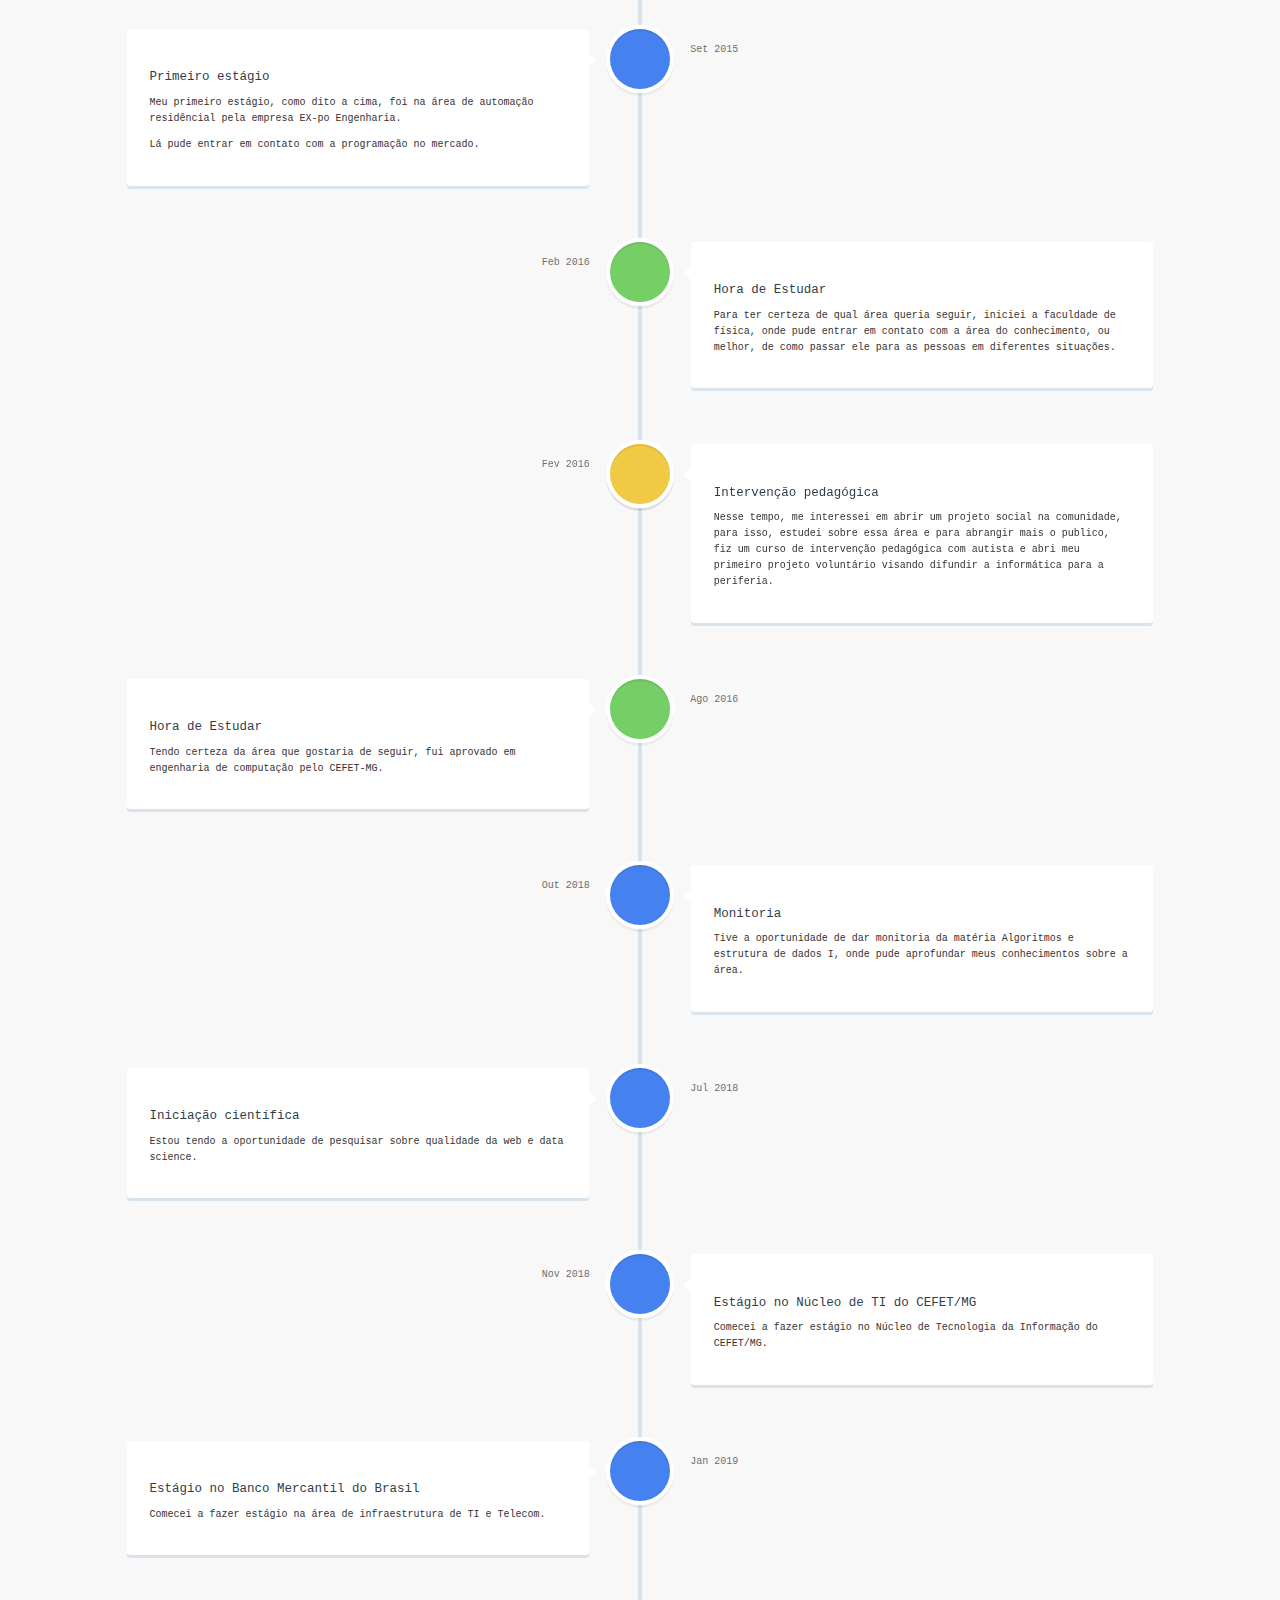
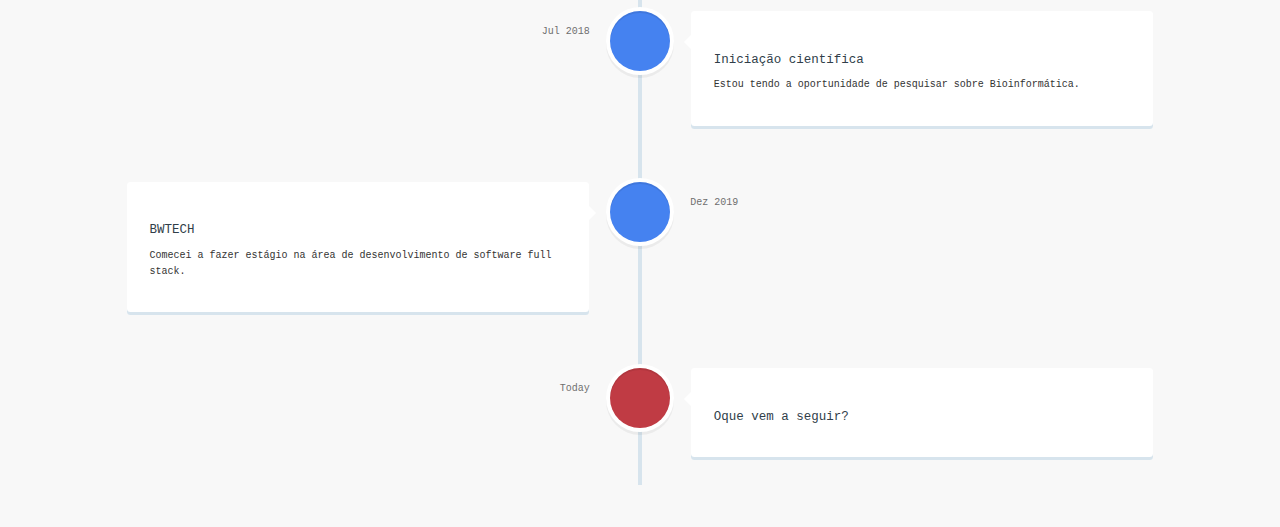
==== commit 9d35319a: "Adicionado experiência" ====
--- a/index.html
+++ b/index.html
@@ -212,6 +212,20 @@
 							<span class="cd-date" data-pt-br="Janeiro de 2019">Jan 2019</span>
 						  </div> <!-- cd-timeline-content -->
 						</div> <!-- cd-timeline-block -->
+
+
+						<div class="cd-timeline-block">
+							<div class="cd-timeline-img cd-blue">
+								<i class="fa fa-fw fa-book"></i>
+							</div> <!-- cd-timeline-img -->
+				
+					<div class="cd-timeline-content">
+						<h2>Iniciação científica</h2>
+						<p >Estou tendo a oportunidade de pesquisar sobre Bioinformática.</p>
+						<span class="cd-date" data-pt-br="Julho de 2018">Jul 2018</span>
+					</div> <!-- cd-timeline-content -->
+					</div> <!-- cd-timeline-block -->
+
 						<div class="cd-timeline-block">
 							<div class="cd-timeline-img cd-blue">
 								<i class="fa fa-fw fa-briefcase"></i>
@@ -224,17 +238,6 @@
 						</div> <!-- cd-timeline-block -->
 
 
-						<div class="cd-timeline-block">
-							<div class="cd-timeline-img cd-blue">
-								<i class="fa fa-fw fa-book"></i>
-							</div> <!-- cd-timeline-img -->
-				
-					<div class="cd-timeline-content">
-						<h2>Iniciação científica</h2>
-						<p >Estou tendo a oportunidade de pesquisar sobre Bioinformática.</p>
-						<span class="cd-date" data-pt-br="Julho de 2018">Jul 2018</span>
-					</div> <!-- cd-timeline-content -->
-					</div> <!-- cd-timeline-block -->
 					<div class="cd-timeline-block">
 					  <div class="cd-timeline-img cd-movie">
 						<i class="fa fa-fw fa-home"></i>
